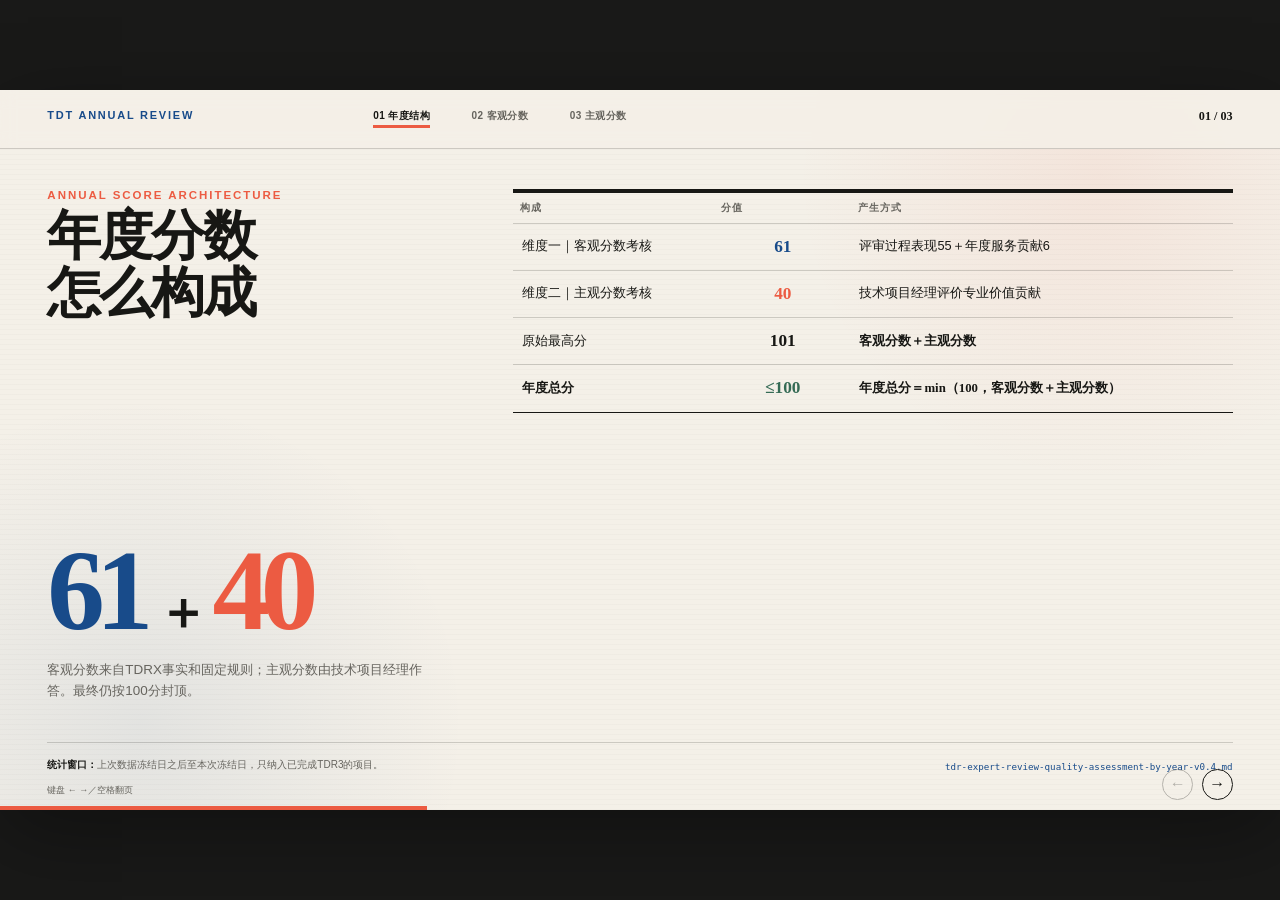
==== docs/2026-08-18-annual-assessment-presentation-draft-v0.1.html @ 6fe51014 "init: 建立TDT评审专家质量独立仓库" ====
<!doctype html>
<html lang="zh-CN">
<head>
  <meta charset="utf-8">
  <meta name="viewport" content="width=device-width, initial-scale=1">
  <title>TDR评审专家年度考评方案｜三页演示</title>
  <style>
    :root {
      --paper: #f4f0e8;
      --paper-2: #ebe5da;
      --ink: #171714;
      --muted: #66645e;
      --line: rgba(23, 23, 20, 0.18);
      --blue: #184b8a;
      --blue-soft: #dce8f5;
      --coral: #ec5b42;
      --yellow: #f1c84b;
      --green: #356b55;
      --serif: "Source Han Serif SC", "Noto Serif CJK SC", "Songti SC", SimSun, serif;
      --sans: Aptos, "Segoe UI", "Microsoft YaHei UI", "Microsoft YaHei", sans-serif;
    }

    * { box-sizing: border-box; }

    html, body {
      width: 100%;
      height: 100%;
      margin: 0;
      overflow: hidden;
      background: #191918;
      color: var(--ink);
      font-family: var(--sans);
    }

    button { font: inherit; }

    .deck {
      position: relative;
      width: min(100vw, 177.7778vh);
      height: min(100vh, 56.25vw);
      min-width: 960px;
      min-height: 540px;
      margin: auto;
      top: 50%;
      transform: translateY(-50%);
      overflow: hidden;
      background:
        radial-gradient(circle at 86% 12%, rgba(236, 91, 66, 0.08), transparent 24%),
        radial-gradient(circle at 11% 88%, rgba(24, 75, 138, 0.08), transparent 25%),
        repeating-linear-gradient(0deg, rgba(23, 23, 20, 0.018) 0 1px, transparent 1px 5px),
        var(--paper);
      box-shadow: 0 24px 80px rgba(0, 0, 0, 0.34);
    }

    .masthead {
      position: absolute;
      inset: 0 0 auto 0;
      z-index: 20;
      height: 8.2%;
      padding: 1.45% 3.7% 0;
      display: grid;
      grid-template-columns: 0.9fr 2.4fr auto;
      align-items: start;
      gap: 2.2%;
      border-bottom: 1px solid var(--line);
      background: rgba(244, 240, 232, 0.88);
      backdrop-filter: blur(8px);
    }

    .brand {
      color: var(--blue);
      font-size: clamp(11px, 0.86vw, 16px);
      font-weight: 800;
      letter-spacing: 0.16em;
      text-transform: uppercase;
      white-space: nowrap;
    }

    .reading-path {
      display: flex;
      gap: 5.2%;
      color: var(--muted);
      font-size: clamp(10px, 0.74vw, 14px);
      font-weight: 650;
      letter-spacing: 0.04em;
      white-space: nowrap;
    }

    .reading-path span {
      position: relative;
      padding-bottom: 0.55em;
    }

    .reading-path span.active { color: var(--ink); }

    .reading-path span.active::after {
      content: "";
      position: absolute;
      left: 0;
      right: 0;
      bottom: 0;
      height: 3px;
      background: var(--coral);
    }

    .page-count {
      font-family: var(--serif);
      font-size: clamp(12px, 0.95vw, 18px);
      font-weight: 700;
      white-space: nowrap;
    }

    .slide {
      position: absolute;
      inset: 8.2% 0 0;
      padding: 3.15% 3.7% 3%;
      display: grid;
      opacity: 0;
      pointer-events: none;
      transform: translateX(4%);
      transition: opacity 300ms ease, transform 360ms cubic-bezier(.2,.8,.2,1);
    }

    .slide.active {
      opacity: 1;
      pointer-events: auto;
      transform: translateX(0);
    }

    .kicker {
      margin: 0 0 0.55em;
      color: var(--coral);
      font-size: clamp(11px, 0.9vw, 17px);
      font-weight: 800;
      letter-spacing: 0.17em;
      text-transform: uppercase;
    }

    h1, h2, h3, p { margin-top: 0; }

    h1, h2 {
      margin-bottom: 0;
      font-family: var(--serif);
      font-weight: 800;
      letter-spacing: -0.04em;
      line-height: 1.06;
    }

    h1 { font-size: clamp(42px, 4.2vw, 78px); }
    h2 { font-size: clamp(34px, 3.35vw, 62px); }

    .lede {
      color: var(--muted);
      font-size: clamp(14px, 1.2vw, 22px);
      line-height: 1.5;
    }

    .rule {
      width: 100%;
      height: 1px;
      background: var(--line);
    }

    .slide-structure {
      grid-template-columns: 0.82fr 1.45fr;
      grid-template-rows: auto 1fr auto;
      gap: 3.2% 5%;
    }

    .score-hero {
      align-self: end;
      padding-bottom: 2%;
    }

    .score-expression {
      display: flex;
      align-items: baseline;
      gap: 0.08em;
      font-family: var(--serif);
      font-size: clamp(78px, 9vw, 164px);
      font-weight: 900;
      letter-spacing: -0.08em;
      line-height: 0.88;
    }

    .score-expression .blue { color: var(--blue); }
    .score-expression .coral { color: var(--coral); }
    .score-expression .plus { color: var(--ink); font-size: 0.44em; margin: 0 0.08em; }

    .score-caption {
      margin-top: 1.4em;
      max-width: 28em;
      font-size: clamp(13px, 1.05vw, 20px);
      line-height: 1.55;
      color: var(--muted);
    }

    .score-table-wrap {
      align-self: stretch;
      display: flex;
      flex-direction: column;
      justify-content: flex-end;
    }

    .score-table {
      width: 100%;
      border-collapse: collapse;
      border-top: 4px solid var(--ink);
      border-bottom: 1px solid var(--ink);
      font-size: clamp(12px, 1vw, 18px);
    }

    .score-table th,
    .score-table td {
      padding: 0.76em 0.65em;
      border-bottom: 1px solid var(--line);
      text-align: left;
      vertical-align: middle;
    }

    .score-table th {
      color: var(--muted);
      font-size: 0.78em;
      font-weight: 800;
      letter-spacing: 0.11em;
      text-transform: uppercase;
    }

    .score-table td:nth-child(2) {
      width: 19%;
      font-family: var(--serif);
      font-size: 1.35em;
      font-weight: 900;
      text-align: center;
    }

    .score-table tr:nth-child(1) td:nth-child(2) { color: var(--blue); }
    .score-table tr:nth-child(2) td:nth-child(2) { color: var(--coral); }
    .score-table tr:nth-child(4) td:nth-child(2) { color: var(--green); }
    .score-table tr:last-child td { border-bottom: 0; font-weight: 800; }

    .slide-footer {
      grid-column: 1 / -1;
      display: grid;
      grid-template-columns: 1fr auto;
      align-items: end;
      gap: 2%;
      padding-top: 1.25%;
      border-top: 1px solid var(--line);
      color: var(--muted);
      font-size: clamp(10px, 0.74vw, 14px);
    }

    .slide-footer strong { color: var(--ink); }

    .file-name {
      font-family: Consolas, "SFMono-Regular", monospace;
      font-size: 0.92em;
      color: var(--blue);
      white-space: nowrap;
    }

    .slide-dim1 {
      grid-template-rows: auto 1fr auto;
      gap: 2.8%;
    }

    .slide-heading {
      display: grid;
      grid-template-columns: 1.28fr 0.72fr;
      gap: 4%;
      align-items: end;
    }

    .slide-heading .lede { margin-bottom: 0.15em; }

    .dim1-grid {
      min-height: 0;
      display: grid;
      grid-template-columns: 0.83fr 1fr 1.2fr;
      gap: 2.4%;
    }

    .editorial-panel {
      min-width: 0;
      padding: 5.2%;
      border: 1px solid var(--line);
      background: rgba(255, 255, 255, 0.34);
    }

    .panel-label {
      margin-bottom: 1.15em;
      color: var(--muted);
      font-size: clamp(10px, 0.72vw, 13px);
      font-weight: 850;
      letter-spacing: 0.14em;
      text-transform: uppercase;
    }

    .score-bars {
      display: grid;
      gap: 1.1em;
    }

    .score-bar {
      display: grid;
      grid-template-columns: 1fr auto;
      gap: 1em;
      align-items: end;
      padding-bottom: 0.8em;
      border-bottom: 1px solid var(--line);
    }

    .score-bar:last-child { border-bottom: 0; }
    .score-bar span { font-size: clamp(13px, 1vw, 18px); font-weight: 750; }
    .score-bar strong { font-family: var(--serif); font-size: clamp(30px, 2.55vw, 48px); line-height: 0.9; }
    .score-bar:nth-child(1) strong { color: var(--blue); }
    .score-bar:nth-child(2) strong { color: var(--coral); }
    .score-bar:nth-child(3) strong { color: var(--green); }
    .score-scale { margin-top: 1.1em; color: var(--muted); font-size: clamp(10px, 0.78vw, 14px); }

    .formula-stack {
      display: grid;
      gap: 1.1em;
    }

    .formula-step {
      padding: 0.8em 0 0.95em;
      border-top: 3px solid var(--ink);
    }

    .formula-step small {
      display: block;
      margin-bottom: 0.6em;
      color: var(--coral);
      font-size: clamp(10px, 0.72vw, 13px);
      font-weight: 850;
      letter-spacing: 0.12em;
    }

    .formula-title {
      margin-bottom: 0.45em;
      font-family: var(--serif);
      font-size: clamp(14px, 1.05vw, 20px);
      font-weight: 850;
    }

    .formula-equation {
      display: flex;
      align-items: center;
      gap: 0.55em;
      font-family: var(--serif);
      font-size: clamp(15px, 1.15vw, 22px);
      font-weight: 750;
      line-height: 1.15;
    }

    .fraction {
      min-width: 0;
      display: inline-grid;
      grid-template-rows: auto auto;
      text-align: center;
      font-family: var(--serif);
      font-size: 0.88em;
      line-height: 1.18;
    }

    .fraction .numerator {
      padding: 0 0.35em 0.28em;
      border-bottom: 1.8px solid currentColor;
    }

    .fraction .denominator { padding: 0.28em 0.35em 0; }

    .inline-formula {
      font-family: var(--serif);
      font-weight: 800;
    }

    .equal-weight {
      margin-top: 1.2em;
      padding: 0.85em 1em;
      background: var(--blue);
      color: #fff;
      font-size: clamp(12px, 0.86vw, 16px);
      font-weight: 750;
      line-height: 1.45;
    }

    .pm-steps {
      position: relative;
      display: grid;
      gap: 0;
    }

    .pm-step {
      position: relative;
      display: grid;
      grid-template-columns: 2.35em 1fr;
      gap: 0.72em;
      align-items: start;
      padding-bottom: 0.58em;
      font-size: clamp(14px, 1vw, 18px);
      line-height: 1.3;
    }

    .pm-step:last-child { padding-bottom: 0; }

    .pm-step:not(:last-child)::after {
      content: "";
      position: absolute;
      left: 1.05em;
      top: 2.15em;
      bottom: 0.05em;
      width: 1px;
      background: var(--coral);
    }

    .step-badge {
      position: relative;
      z-index: 1;
      width: 2.1em;
      height: 2.1em;
      display: grid;
      place-items: center;
      border-radius: 50%;
      background: var(--coral);
      color: #fff;
      font-family: var(--serif);
      font-weight: 900;
    }

    .guide-start {
      display: inline-flex;
      width: max-content;
      margin-bottom: 0.75em;
      padding: 0.35em 0.7em;
      background: var(--ink);
      color: var(--paper);
      font-size: clamp(12px, 0.82vw, 15px);
      font-weight: 800;
      letter-spacing: 0.12em;
    }

    .pm-step strong { display: block; margin-bottom: 0.08em; }
    .pm-step span { color: var(--muted); }

    .pm-step .filename-pattern {
      display: block;
      margin-top: 0.18em;
      color: var(--blue);
      font-family: Consolas, "SFMono-Regular", monospace;
      font-size: 0.82em;
      line-height: 1.25;
      overflow-wrap: anywhere;
    }

    .slide-dim2 {
      grid-template-rows: auto 1fr auto;
      gap: 2.8%;
    }

    .dim2-grid {
      min-height: 0;
      display: grid;
      grid-template-columns: 1.38fr 0.92fr;
      gap: 3.2%;
    }

    .question-list {
      border-top: 4px solid var(--ink);
    }

    .question-row {
      display: grid;
      grid-template-columns: 3.2em 1fr auto;
      gap: 1.1em;
      align-items: center;
      padding: 1.05em 0;
      border-bottom: 1px solid var(--line);
    }

    .question-row .q-no {
      font-family: var(--serif);
      font-size: clamp(24px, 2vw, 38px);
      font-weight: 900;
      color: var(--coral);
    }

    .question-row h3 {
      margin-bottom: 0.25em;
      font-family: var(--serif);
      font-size: clamp(17px, 1.38vw, 26px);
      line-height: 1.15;
    }

    .question-row p { margin-bottom: 0; color: var(--muted); font-size: clamp(10px, 0.78vw, 14px); }
    .question-row .points { font-family: var(--serif); font-size: clamp(22px, 1.75vw, 34px); font-weight: 900; white-space: nowrap; }

    .question-note {
      margin-top: 1.05em;
      padding-left: 1em;
      border-left: 4px solid var(--yellow);
      color: var(--muted);
      font-size: clamp(11px, 0.84vw, 16px);
      line-height: 1.48;
    }

    .weighted-formula {
      margin-top: 0.9em;
      padding: 0.78em 0.9em;
      border-left: 4px solid var(--yellow);
      background: rgba(255, 255, 255, 0.32);
    }

    .weighted-formula .formula-title {
      margin-bottom: 0.32em;
      font-size: clamp(11px, 0.85vw, 16px);
    }

    .weighted-formula .formula-equation {
      font-size: clamp(12px, 0.92vw, 17px);
    }

    .formula-footnote {
      margin: 0.55em 0 0;
      color: var(--muted);
      font-size: clamp(10px, 0.72vw, 13px);
    }

    .bonus-panel {
      position: relative;
      overflow: hidden;
      padding: 0;
      color: var(--ink);
    }

    .bonus-panel .panel-label { color: var(--muted); }

    .bonus-title {
      position: relative;
      z-index: 1;
      margin-bottom: 0.9em;
      padding-top: 0.75em;
      border-top: 4px solid var(--ink);
      font-family: var(--serif);
      font-size: clamp(20px, 1.75vw, 32px);
      line-height: 1.15;
    }

    .rank-list {
      position: relative;
      z-index: 1;
      display: grid;
      gap: 0.72em;
    }

    .rank-item {
      display: grid;
      grid-template-columns: 2.5em 1fr auto;
      gap: 0.8em;
      align-items: baseline;
      padding-bottom: 0.72em;
      border-bottom: 1px solid var(--line);
      font-size: clamp(11px, 0.9vw, 17px);
    }

    .rank-item b { color: var(--coral); font-family: var(--serif); font-size: 1.45em; }
    .rank-item strong { font-family: var(--serif); font-size: 1.75em; }

    .bonus-rule {
      position: relative;
      z-index: 1;
      margin-top: 1em;
      color: var(--muted);
      font-size: clamp(10px, 0.78vw, 14px);
      line-height: 1.45;
    }

    .total-strip {
      grid-column: 1 / -1;
      display: grid;
      grid-template-columns: 1fr auto;
      gap: 2%;
      align-items: center;
      padding: 0.85% 1.3%;
      border: 1px solid var(--line);
      background: rgba(255, 255, 255, 0.35);
      font-size: clamp(11px, 0.86vw, 16px);
    }

    .total-strip strong { color: var(--blue); }

    .controls {
      position: absolute;
      z-index: 30;
      right: 3.7%;
      bottom: 1.45%;
      display: flex;
      gap: 0.55em;
    }

    .control-btn {
      width: clamp(30px, 2.4vw, 44px);
      height: clamp(30px, 2.4vw, 44px);
      border: 1px solid var(--ink);
      border-radius: 50%;
      background: var(--paper);
      color: var(--ink);
      cursor: pointer;
      display: grid;
      place-items: center;
      transition: background 160ms ease, color 160ms ease, transform 160ms ease;
    }

    .control-btn:hover:not(:disabled) { background: var(--ink); color: var(--paper); transform: translateY(-2px); }
    .control-btn:disabled { opacity: 0.28; cursor: default; }

    .progress {
      position: absolute;
      z-index: 29;
      left: 0;
      bottom: 0;
      height: 4px;
      width: 33.333%;
      background: var(--coral);
      transition: width 300ms ease;
    }

    .keyboard-hint {
      position: absolute;
      z-index: 20;
      left: 3.7%;
      bottom: 1.75%;
      color: var(--muted);
      font-size: clamp(9px, 0.68vw, 12px);
    }

    @media (max-aspect-ratio: 16/9) {
      .deck { min-width: 0; min-height: 0; }
    }

    @media print {
      html, body { overflow: visible; background: white; }
      .deck { width: 100%; height: auto; min-width: 0; min-height: 0; top: 0; transform: none; overflow: visible; box-shadow: none; }
      .masthead, .controls, .progress, .keyboard-hint { display: none; }
      .slide { position: relative; inset: auto; width: 100%; height: 56.25vw; opacity: 1; transform: none; pointer-events: auto; page-break-after: always; }
    }

    @media (prefers-reduced-motion: reduce) {
      .slide, .progress, .control-btn { transition: none; }
    }
  </style>
</head>
<body>
  <main class="deck" aria-label="TDR评审专家年度考评方案演示文稿">
    <header class="masthead">
      <div class="brand">TDT Annual Review</div>
      <nav class="reading-path" aria-label="阅读路径">
        <span class="active">01 年度结构</span>
        <span>02 客观分数</span>
        <span>03 主观分数</span>
      </nav>
      <div class="page-count"><span id="currentPage">01</span> / 03</div>
    </header>

    <section class="slide slide-structure active" aria-label="第1页 年度分数结构">
      <div>
        <p class="kicker">Annual score architecture</p>
        <h1>年度分数<br>怎么构成</h1>
      </div>

      <div class="score-table-wrap">
        <table class="score-table" aria-label="年度分数结构表">
          <thead>
            <tr><th>构成</th><th>分值</th><th>产生方式</th></tr>
          </thead>
          <tbody>
            <tr><td>维度一｜客观分数考核</td><td>61</td><td>评审过程表现55＋年度服务贡献6</td></tr>
            <tr><td>维度二｜主观分数考核</td><td>40</td><td>技术项目经理评价专业价值贡献</td></tr>
            <tr><td>原始最高分</td><td>101</td><td><span class="inline-formula">客观分数＋主观分数</span></td></tr>
            <tr><td>年度总分</td><td>≤100</td><td><span class="inline-formula">年度总分＝min（100，客观分数＋主观分数）</span></td></tr>
          </tbody>
        </table>
      </div>

      <div class="score-hero">
        <div class="score-expression" aria-label="61加40">
          <span class="blue">61</span><span class="plus">＋</span><span class="coral">40</span>
        </div>
        <p class="score-caption">客观分数来自TDRX事实和固定规则；主观分数由技术项目经理作答。最终仍按100分封顶。</p>
      </div>

      <footer class="slide-footer">
        <span><strong>统计窗口：</strong>上次数据冻结日之后至本次冻结日，只纳入已完成TDR3的项目。</span>
        <span class="file-name">tdr-expert-review-quality-assessment-by-year-v0.4.md</span>
      </footer>
    </section>

    <section class="slide slide-dim1" aria-label="第2页 维度一客观分数考核">
      <div class="slide-heading">
        <div>
          <p class="kicker">Dimension 01 · 61 points</p>
          <h2>维护好TDRX，<br>系统自动计算</h2>
        </div>
        <p class="lede">项目经理不人工打分，只负责让评审事实真实、完整、可追溯。</p>
      </div>

      <div class="dim1-grid">
        <article class="editorial-panel">
          <div class="panel-label">01 / 单场评分构成</div>
          <div class="score-bars">
            <div class="score-bar"><span>出勤表现</span><strong>15</strong></div>
            <div class="score-bar"><span>结果会签</span><strong>15</strong></div>
            <div class="score-bar"><span>评审意见</span><strong>25</strong></div>
            <div class="score-bar"><span>评审参与度</span><strong>3</strong></div>
            <div class="score-bar"><span>问题贡献度</span><strong>3</strong></div>
          </div>
          <p class="score-scale">过程表现55分＋年度服务贡献6分。两个服务子项项目数小于3均计0。</p>
        </article>

        <article class="editorial-panel">
          <div class="panel-label">02 / 年度计算方法</div>
          <div class="formula-stack">
            <div class="formula-step">
              <small>STEP 1 · 项目内</small>
              <div class="formula-title">项目过程分</div>
              <div class="formula-equation">
                <span>＝</span>
                <span class="fraction">
                  <span class="numerator">Σ 单场过程分</span>
                  <span class="denominator">有效TDR场次数</span>
                </span>
              </div>
            </div>
            <div class="formula-step">
              <small>STEP 2 · 年度内</small>
              <div class="formula-title">年度过程分</div>
              <div class="formula-equation">
                <span>＝</span>
                <span class="fraction">
                  <span class="numerator">Σ 项目过程分</span>
                  <span class="denominator">本次纳入项目数</span>
                </span>
              </div>
            </div>
          </div>
          <div class="equal-weight">分母是项目数，不是TDR场次数。每个项目权重相同。</div>
        </article>

        <article class="editorial-panel">
          <div class="panel-label">03 / 项目经理怎么做</div>
          <div class="guide-start">从这里开始 ↓</div>
          <div class="pm-steps">
            <div class="pm-step"><div class="step-badge">01</div><div><strong>建立并沿用同一份报告</strong><span>TDR1／TDR2／TDR3逐次更新。</span></div></div>
            <div class="pm-step"><div class="step-badge">02</div><div><strong>每场结束就更新当页</strong><span>名单以当页为准，三个阶段可以不同。</span></div></div>
            <div class="pm-step"><div class="step-badge">03</div><div><strong>TDR3结束时收口</strong><span>补齐参会、会签、意见和问题闭环。</span></div></div>
            <div class="pm-step"><div class="step-badge">04</div><div><strong>统一命名并移入年度目录</strong><span>日期取TDR3日期，一个项目一份。</span><span class="filename-pattern">文件名：TDRX评审报告_项目编码_项目名称_技术项目经理_TDR3日期</span></div></div>
            <div class="pm-step"><div class="step-badge">05</div><div><strong>考核启动时处理提示</strong><span>按清单修改TDRX，不直接改系统结果。</span></div></div>
          </div>
        </article>
      </div>

      <footer class="slide-footer">
        <span><strong>责任边界：</strong>项目经理维护TDRX；事实卡、过程分和年度结果由系统生成。</span>
        <span class="file-name">TDRX评审报告_项目编码_项目名称_技术项目经理_TDR3日期</span>
      </footer>
    </section>

    <section class="slide slide-dim2" aria-label="第3页 维度二主观分数考核">
      <div class="slide-heading">
        <div>
          <p class="kicker">Dimension 02 · 40 points</p>
          <h2>基于事实回顾，<br>评价专业价值</h2>
        </div>
        <p class="lede">一组“技术项目经理—专家”在本次考核窗口只填1份问卷；系统不预选档位。</p>
      </div>

      <div class="dim2-grid">
        <article>
          <div class="panel-label">年度三题问卷｜40分</div>
          <div class="question-list">
            <div class="question-row">
              <div class="q-no">01</div>
              <div><h3>履职与协作</h3><p>准备、响应、会签和复核是否稳定完成</p></div>
              <div class="points">10／6／0</div>
            </div>
            <div class="question-row">
              <div class="q-no">02</div>
              <div><h3>专业判断与指导</h3><p>判断是否准确，建议是否明确且可执行</p></div>
              <div class="points">20／14／0</div>
            </div>
            <div class="question-row">
              <div class="q-no">03</div>
              <div><h3>突出贡献</h3><p>是否避免重大风险或解决关键难题</p></div>
              <div class="points">10／0</div>
            </div>
          </div>
          <div class="weighted-formula">
            <div class="formula-title">年度专业价值贡献分</div>
            <div class="formula-equation">
              <span>＝</span>
              <span class="fraction">
                <span class="numerator">Σ（经理问卷分 × 双方共同项目数）</span>
                <span class="denominator">本次纳入项目数</span>
              </span>
            </div>
            <p class="formula-footnote">同一经理—专家在本次窗口只填1份；②选0分、③选10分必须写事实。</p>
          </div>
        </article>

        <aside class="bonus-panel">
          <div class="panel-label">Simple fact card</div>
          <h3 class="bonus-title">简版事实卡</h3>
          <div class="rank-list">
            <div class="rank-item"><b>01</b><span>评审过程表现</span><strong>／55</strong></div>
            <div class="rank-item"><b>02</b><span>有效参评项目</span><strong>数＋分</strong></div>
            <div class="rank-item"><b>03</b><span>问题贡献项目</span><strong>数＋分</strong></div>
          </div>
          <p class="bonus-rule">主视图只保留影响考核的因素；逐场意见和原文位置放在展开明细中。</p>
        </aside>
      </div>

      <div class="total-strip">
        <span><strong>年度总分＝min（100，客观分数＋主观分数）</strong></span>
        <span class="file-name">YYYY年度专家事实卡　·　YYYY年度专家评分结果</span>
      </div>
    </section>

    <div class="keyboard-hint">键盘 ← →／空格翻页</div>
    <div class="controls" aria-label="翻页控制">
      <button class="control-btn" id="prevBtn" type="button" aria-label="上一页">←</button>
      <button class="control-btn" id="nextBtn" type="button" aria-label="下一页">→</button>
    </div>
    <div class="progress" id="progress" aria-hidden="true"></div>
  </main>

  <script>
    (() => {
      const slides = [...document.querySelectorAll('.slide')];
      const pathItems = [...document.querySelectorAll('.reading-path span')];
      const prevBtn = document.getElementById('prevBtn');
      const nextBtn = document.getElementById('nextBtn');
      const currentPage = document.getElementById('currentPage');
      const progress = document.getElementById('progress');
      let index = 0;
      let touchStartX = null;

      function show(nextIndex) {
        index = Math.max(0, Math.min(slides.length - 1, nextIndex));
        slides.forEach((slide, i) => slide.classList.toggle('active', i === index));
        pathItems.forEach((item, i) => item.classList.toggle('active', i === index));
        currentPage.textContent = String(index + 1).padStart(2, '0');
        progress.style.width = `${((index + 1) / slides.length) * 100}%`;
        prevBtn.disabled = index === 0;
        nextBtn.disabled = index === slides.length - 1;
        history.replaceState(null, '', `#${index + 1}`);
      }

      prevBtn.addEventListener('click', () => show(index - 1));
      nextBtn.addEventListener('click', () => show(index + 1));

      document.addEventListener('keydown', (event) => {
        if (['ArrowRight', 'PageDown', ' '].includes(event.key)) {
          event.preventDefault();
          show(index + 1);
        }
        if (['ArrowLeft', 'PageUp'].includes(event.key)) {
          event.preventDefault();
          show(index - 1);
        }
        if (event.key === 'Home') show(0);
        if (event.key === 'End') show(slides.length - 1);
      });

      document.addEventListener('touchstart', (event) => {
        touchStartX = event.changedTouches[0].clientX;
      }, { passive: true });

      document.addEventListener('touchend', (event) => {
        if (touchStartX === null) return;
        const delta = event.changedTouches[0].clientX - touchStartX;
        if (Math.abs(delta) > 50) show(index + (delta < 0 ? 1 : -1));
        touchStartX = null;
      }, { passive: true });

      const hashIndex = Number(location.hash.slice(1)) - 1;
      show(Number.isInteger(hashIndex) ? hashIndex : 0);
    })();
  </script>
</body>
</html>
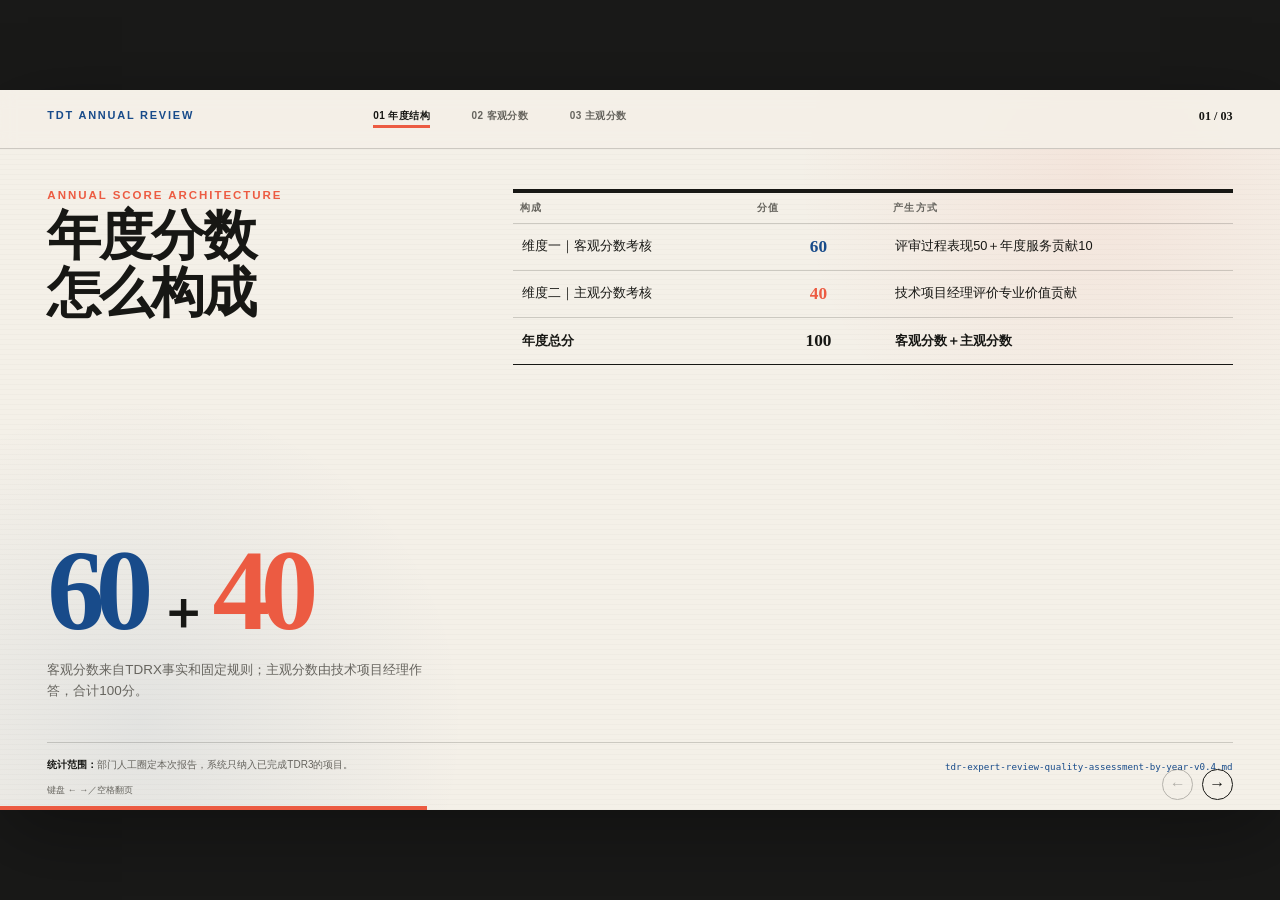
==== commit 7ee67079: "feat: 落地V0.4动态解析、60分客观评分与年度排名 统一模板字段动态定位、意见并集去重、代理事实和多Sheet聚合；调整客观分值，并在全体专家两个维度完成后按15/70/15生成等级。" ====
--- a/docs/2026-08-18-annual-assessment-presentation-draft-v0.1.html
+++ b/docs/2026-08-18-annual-assessment-presentation-draft-v0.1.html
@@ -676,23 +676,22 @@
             <tr><th>构成</th><th>分值</th><th>产生方式</th></tr>
           </thead>
           <tbody>
-            <tr><td>维度一｜客观分数考核</td><td>61</td><td>评审过程表现55＋年度服务贡献6</td></tr>
+            <tr><td>维度一｜客观分数考核</td><td>60</td><td>评审过程表现50＋年度服务贡献10</td></tr>
             <tr><td>维度二｜主观分数考核</td><td>40</td><td>技术项目经理评价专业价值贡献</td></tr>
-            <tr><td>原始最高分</td><td>101</td><td><span class="inline-formula">客观分数＋主观分数</span></td></tr>
-            <tr><td>年度总分</td><td>≤100</td><td><span class="inline-formula">年度总分＝min（100，客观分数＋主观分数）</span></td></tr>
+            <tr><td>年度总分</td><td>100</td><td><span class="inline-formula">客观分数＋主观分数</span></td></tr>
           </tbody>
         </table>
       </div>
 
       <div class="score-hero">
-        <div class="score-expression" aria-label="61加40">
-          <span class="blue">61</span><span class="plus">＋</span><span class="coral">40</span>
+        <div class="score-expression" aria-label="60加40">
+          <span class="blue">60</span><span class="plus">＋</span><span class="coral">40</span>
         </div>
-        <p class="score-caption">客观分数来自TDRX事实和固定规则；主观分数由技术项目经理作答。最终仍按100分封顶。</p>
+        <p class="score-caption">客观分数来自TDRX事实和固定规则；主观分数由技术项目经理作答，合计100分。</p>
       </div>
 
       <footer class="slide-footer">
-        <span><strong>统计窗口：</strong>上次数据冻结日之后至本次冻结日，只纳入已完成TDR3的项目。</span>
+        <span><strong>统计范围：</strong>部门人工圈定本次报告，系统只纳入已完成TDR3的项目。</span>
         <span class="file-name">tdr-expert-review-quality-assessment-by-year-v0.4.md</span>
       </footer>
     </section>
@@ -700,7 +699,7 @@
     <section class="slide slide-dim1" aria-label="第2页 维度一客观分数考核">
       <div class="slide-heading">
         <div>
-          <p class="kicker">Dimension 01 · 61 points</p>
+          <p class="kicker">Dimension 01 · 60 points</p>
           <h2>维护好TDRX，<br>系统自动计算</h2>
         </div>
         <p class="lede">项目经理不人工打分，只负责让评审事实真实、完整、可追溯。</p>
@@ -711,12 +710,12 @@
           <div class="panel-label">01 / 单场评分构成</div>
           <div class="score-bars">
             <div class="score-bar"><span>出勤表现</span><strong>15</strong></div>
-            <div class="score-bar"><span>结果会签</span><strong>15</strong></div>
-            <div class="score-bar"><span>评审意见</span><strong>25</strong></div>
-            <div class="score-bar"><span>评审参与度</span><strong>3</strong></div>
-            <div class="score-bar"><span>问题贡献度</span><strong>3</strong></div>
+            <div class="score-bar"><span>结果会签</span><strong>25</strong></div>
+            <div class="score-bar"><span>评审意见</span><strong>10</strong></div>
+            <div class="score-bar"><span>评审参与度</span><strong>6</strong></div>
+            <div class="score-bar"><span>问题贡献度</span><strong>4</strong></div>
           </div>
-          <p class="score-scale">过程表现55分＋年度服务贡献6分。两个服务子项项目数小于3均计0。</p>
+          <p class="score-scale">过程表现50分＋年度服务贡献10分。两个服务子项项目数小于3均计0。</p>
         </article>
 
         <article class="editorial-panel">
@@ -773,7 +772,7 @@
           <p class="kicker">Dimension 02 · 40 points</p>
           <h2>基于事实回顾，<br>评价专业价值</h2>
         </div>
-        <p class="lede">一组“技术项目经理—专家”在本次考核窗口只填1份问卷；系统不预选档位。</p>
+        <p class="lede">一组“技术项目经理—专家”在本次考核批次只填1份问卷；系统不预选档位。</p>
       </div>
 
       <div class="dim2-grid">
@@ -805,7 +804,7 @@
                 <span class="denominator">本次纳入项目数</span>
               </span>
             </div>
-            <p class="formula-footnote">同一经理—专家在本次窗口只填1份；②选0分、③选10分必须写事实。</p>
+            <p class="formula-footnote">同一经理—专家在本批次只填1份；②选0分、③选10分必须写事实。</p>
           </div>
         </article>
 
@@ -813,7 +812,7 @@
           <div class="panel-label">Simple fact card</div>
           <h3 class="bonus-title">简版事实卡</h3>
           <div class="rank-list">
-            <div class="rank-item"><b>01</b><span>评审过程表现</span><strong>／55</strong></div>
+            <div class="rank-item"><b>01</b><span>评审过程表现</span><strong>／50</strong></div>
             <div class="rank-item"><b>02</b><span>有效参评项目</span><strong>数＋分</strong></div>
             <div class="rank-item"><b>03</b><span>问题贡献项目</span><strong>数＋分</strong></div>
           </div>
@@ -822,7 +821,7 @@
       </div>
 
       <div class="total-strip">
-        <span><strong>年度总分＝min（100，客观分数＋主观分数）</strong></span>
+        <span><strong>年度总分＝客观分数＋主观分数</strong></span>
         <span class="file-name">YYYY年度专家事实卡　·　YYYY年度专家评分结果</span>
       </div>
     </section>
